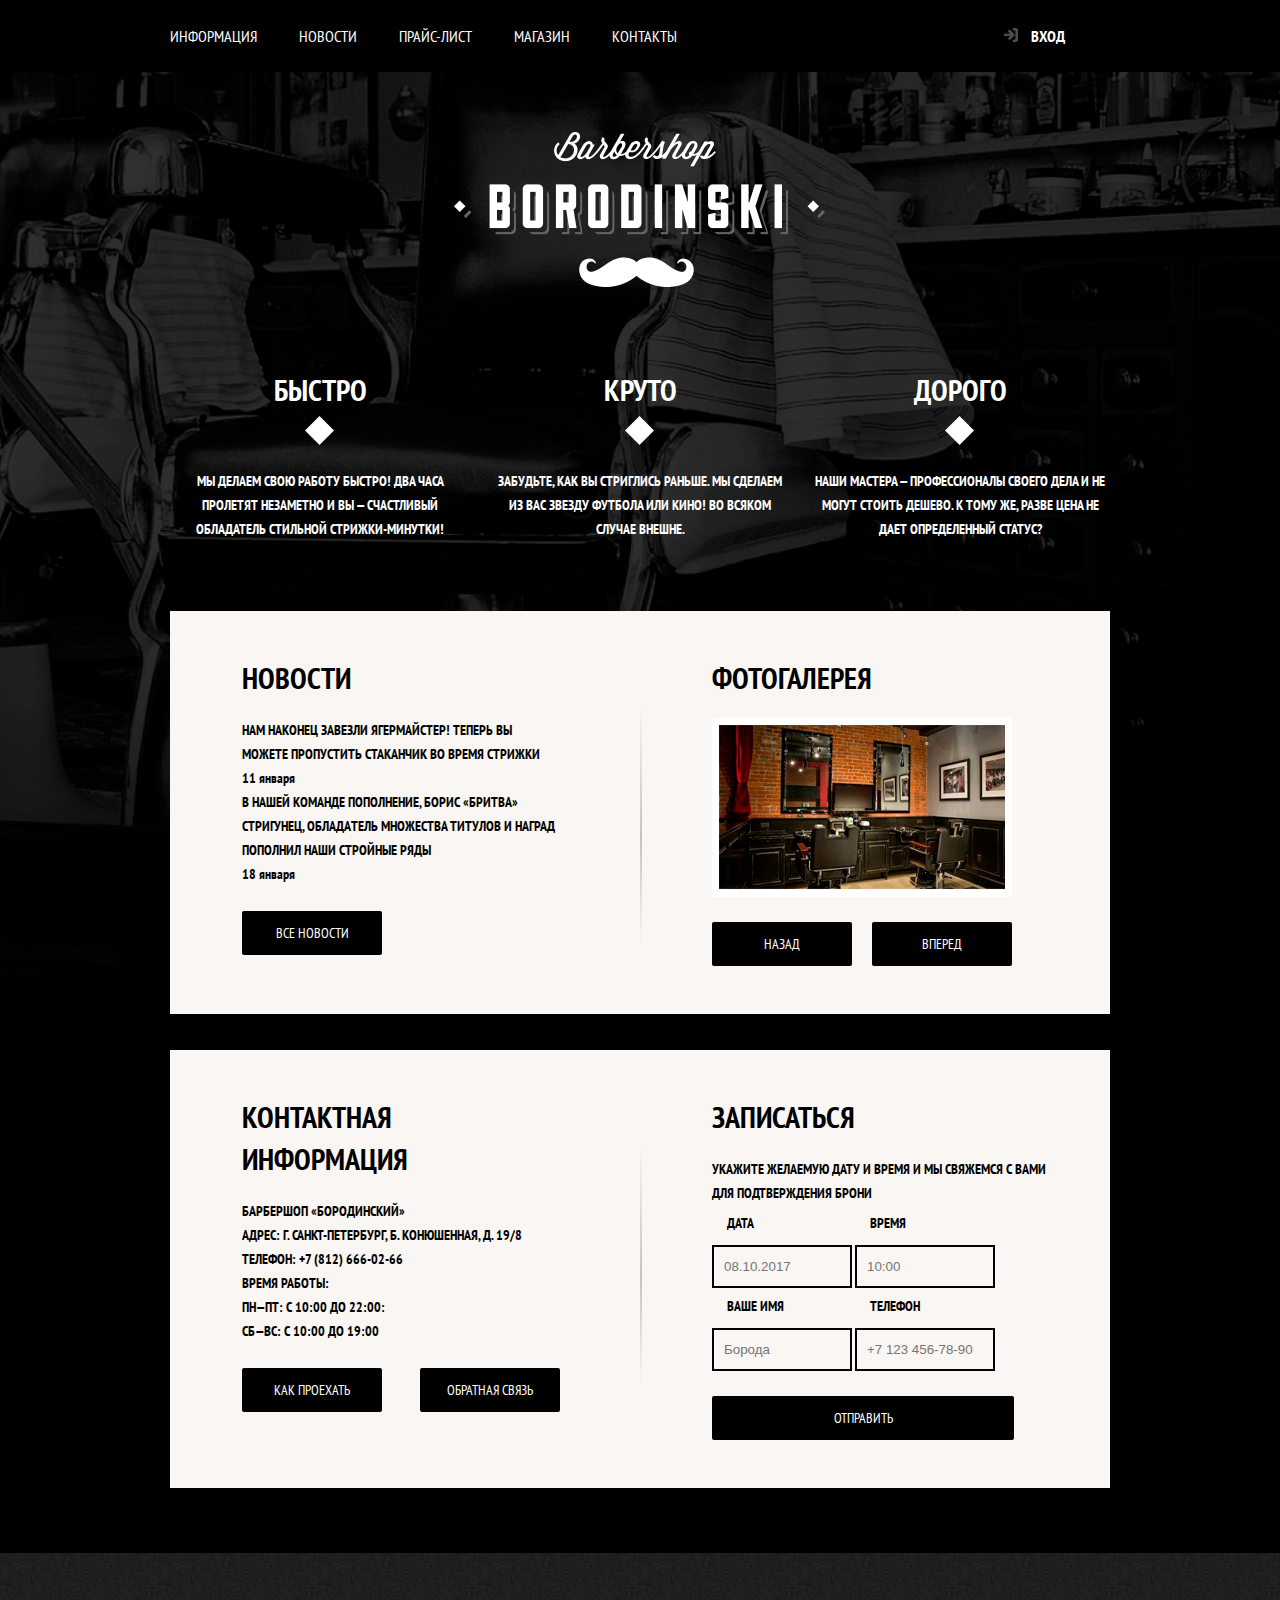
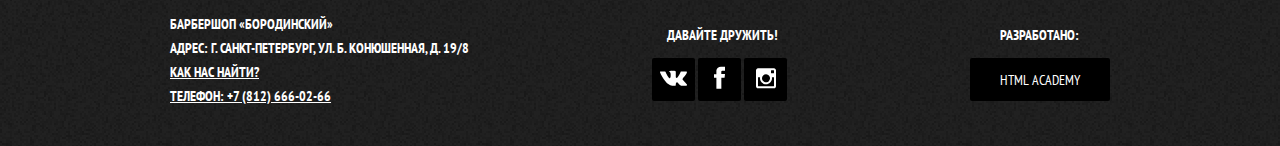
==== index.html @ 50cbd9b2 "add new page" ====
<!DOCTYPE html>
<html >
<head>
    <meta charset="UTF-8">
    <meta name="viewport" content="width=device-width, initial-scale=1.0">
    <link rel="preconnect" href="https://fonts.gstatic.com">
    <link href="https://fonts.googleapis.com/css2?family=PT+Sans+Narrow&display=swap" rel="stylesheet">
    <link rel="stylesheet" href="./styles/main-page/main.css" >
    <title>Barbershop</title>
</head>
<body>
    <div class='main_container'>
        <header class='top-header'>
            <nav class='header-navigation'>
                <ul class='header-navigation-list'>
                    <li class='header-navigation-item'>
                        <a class='header-navigation-link'>ИНФОРМАЦИЯ</a>
                    </li>
                    <li class='header-navigation-item'>
                        <a href='#news' class='header-navigation-link'>НОВОСТИ</a>
                    </li>
                    <li class='header-navigation-item'>
                        <a class='header-navigation-link'>ПРАЙС-ЛИСТ</a>
                    </li>
                    <li class='header-navigation-item'>
                        <a href='./shop.html' class='header-navigation-link'>МАГАЗИН</a>
                    </li>
                    <li class='header-navigation-item'>
                        <a href='#contact' class='header-navigation-link'>КОНТАКТЫ</a>
                    </li>
                </ul>
            
                <div class='sign-in'>
                    
                    <svg class= 'sign-in-icon' width="14" height="14" viewBox="0 0 14 14" fill="none" xmlns="http://www.w3.org/2000/svg">
                        <g opacity="0.3">
                        <path d="M6.32481 8.08751L6.24349 8.1692L4.78989 9.64987C4.69512 9.74558 4.61619 9.85589 4.5561 9.97664C4.45915 10.1664 4.41455 10.3788 4.42691 10.5917C4.43928 10.8047 4.50817 11.0104 4.62643 11.1876C4.74469 11.3647 4.908 11.5068 5.09941 11.5992C5.29082 11.6915 5.50334 11.7307 5.71491 11.7126C6.02029 11.6923 6.30693 11.5575 6.51794 11.3348L8.39847 9.43543L10.1875 7.67905C10.2667 7.59853 10.3319 7.50536 10.3806 7.40334C10.4766 7.21332 10.5189 7.00048 10.5027 6.788C10.4866 6.57553 10.4127 6.37158 10.2892 6.19838C10.1469 6.02479 9.99438 5.87162 9.8419 5.70823L6.3553 2.24653C6.22144 2.11997 6.05905 2.02786 5.88203 1.97807C5.70502 1.92828 5.51863 1.92229 5.3388 1.96061C5.05647 2.00198 4.80127 2.15214 4.62725 2.37928C4.46239 2.57022 4.36579 2.81103 4.3528 3.06345C4.33381 3.25302 4.35983 3.44442 4.42875 3.62193C4.49766 3.79944 4.60749 3.958 4.74923 4.0846L6.3553 5.69802H1.039C0.748513 5.7471 0.485203 5.89929 0.296959 6.1269C0.176253 6.26453 0.0887099 6.42822 0.0411154 6.60531C-0.00647908 6.78239 -0.0128473 6.9681 0.0225042 7.14805C0.0817259 7.39715 0.221066 7.61968 0.418939 7.78117C0.635003 7.97943 0.919293 8.08561 1.21181 8.0773H6.29431L6.32481 8.08751ZM11.6106 7.00509V11.0182C11.6125 11.1187 11.5892 11.2181 11.5431 11.3073C11.4969 11.3964 11.4293 11.4726 11.3463 11.5288C11.2232 11.6106 11.0769 11.65 10.9296 11.6411H9.6386C9.37356 11.7048 9.13737 11.8558 8.96771 12.07C8.87025 12.1938 8.79816 12.3357 8.75561 12.4876C8.71305 12.6395 8.70087 12.7984 8.71978 12.955C8.73868 13.1117 8.78829 13.263 8.86574 13.4003C8.94318 13.5376 9.04694 13.6581 9.17101 13.7549C9.36978 13.9152 9.6175 14.0018 9.8724 14H11.5395C11.7983 13.9587 12.0488 13.8759 12.2815 13.7549C12.5096 13.6407 12.7216 13.4965 12.9117 13.326C13.2059 13.0822 13.4509 12.7841 13.6334 12.4478C13.8769 12.0043 13.9996 11.5042 13.9892 10.9978V2.64478C13.9575 2.32484 13.8679 2.0134 13.7249 1.72574C13.5171 1.29848 13.2145 0.924721 12.8406 0.633113C12.3256 0.223462 11.6881 0.000387472 11.0312 0H9.68943C9.43449 0.0513327 9.2028 0.183821 9.0287 0.377826C8.85077 0.566986 8.74106 0.810589 8.71711 1.06973C8.69315 1.32887 8.75633 1.5886 8.89655 1.80744C9.00064 1.98443 9.14952 2.13057 9.32807 2.23102C9.50661 2.33146 9.70845 2.38261 9.91306 2.37928H11.1125C11.2564 2.39698 11.39 2.46318 11.4915 2.56705C11.5931 2.67092 11.6566 2.80632 11.6716 2.95112V6.97446L11.6106 7.00509Z" fill="white"/>
                        <path d="M6.32481 8.08751H1.24231C0.949788 8.09582 0.665498 7.98964 0.449434 7.79138C0.23832 7.63206 0.0876981 7.40509 0.0225042 7.14805C-0.0128473 6.9681 -0.00647908 6.78239 0.0411154 6.60531C0.0887099 6.42822 0.176253 6.26453 0.296959 6.1269C0.48249 5.89238 0.745928 5.73287 1.039 5.6776H6.3553L6.27398 5.5959L4.74923 4.0846C4.60749 3.958 4.49766 3.79944 4.42875 3.62193C4.35983 3.44442 4.33381 3.25302 4.3528 3.06345C4.36579 2.81103 4.46239 2.57022 4.62725 2.37928C4.80127 2.15214 5.05647 2.00198 5.3388 1.96061C5.51863 1.92229 5.70502 1.92828 5.88203 1.97807C6.05905 2.02786 6.22144 2.11997 6.3553 2.24653L9.80124 5.6776C9.95372 5.83077 10.1062 5.99415 10.2485 6.16775C10.3721 6.34095 10.4459 6.5449 10.4621 6.75737C10.4782 6.96984 10.436 7.18268 10.34 7.37271C10.2913 7.47472 10.226 7.5679 10.1469 7.64842L8.39847 9.43543L6.52811 11.3348C6.31709 11.5575 6.03046 11.6923 5.72507 11.7126C5.51351 11.7307 5.30098 11.6915 5.10957 11.5992C4.91817 11.5068 4.75485 11.3647 4.63659 11.1876C4.51834 11.0104 4.44945 10.8047 4.43708 10.5917C4.42471 10.3788 4.46932 10.1664 4.56626 9.97664C4.62636 9.85589 4.70528 9.74558 4.80006 9.64987L6.25365 8.1692L6.33497 8.09772L6.32481 8.08751Z" fill="white"/>
                        <path d="M11.6106 7.00509V2.98176C11.5997 2.84105 11.5431 2.70784 11.4494 2.60266C11.3557 2.49748 11.2302 2.42616 11.0922 2.3997H9.89273C9.68812 2.40304 9.48628 2.35188 9.30774 2.25144C9.12919 2.151 8.98031 2.00485 8.87623 1.82786C8.74533 1.62472 8.68132 1.38538 8.69325 1.14369C8.71283 0.850671 8.84386 0.576447 9.0592 0.377826C9.23329 0.183821 9.46498 0.0513327 9.71992 0H11.0617C11.7186 0.000387472 12.3561 0.223462 12.8711 0.633113C13.2306 0.905262 13.5256 1.25399 13.7351 1.65426C13.8781 1.94192 13.9676 2.25336 13.9994 2.5733V10.9467C14.0098 11.4531 13.8871 11.9533 13.6436 12.3968C13.461 12.7331 13.216 13.0312 12.9219 13.275C12.7317 13.4454 12.5198 13.5897 12.2917 13.7038C12.059 13.8249 11.8084 13.9076 11.5496 13.9489C11.3362 13.9489 11.1125 13.9489 10.8991 13.9489H9.88256C9.62909 13.9648 9.37788 13.8927 9.17101 13.7447C8.93127 13.5535 8.77496 13.2761 8.73512 12.9712C8.69529 12.6663 8.77505 12.3577 8.95755 12.1108C9.12721 11.8966 9.36339 11.7456 9.62844 11.682H10.9194C11.0668 11.6909 11.213 11.6515 11.3362 11.5696C11.4191 11.5134 11.4867 11.4373 11.5329 11.3481C11.5791 11.2589 11.6023 11.1596 11.6004 11.0591V6.97446L11.6106 7.00509Z" fill="white"/>
                        </g>
                    </svg>
                    <button class='navigation-sign-in-button'>ВХОД</button>
                    
                </div>
                <button class='hamburger-menu'></button>
            </nav>
            

        </header>
        <div class='jumbotron'>
            <div class='logo-container'>
                <img class='jumbotron-logo' src='./assets/logo-index.png'>
            </div>
    
            
        
        </div>
        <div class=content-part>
            <section class='top-section'> 
                <div class='top-section-container'>
                    <div class='top-section-name'>БЫСТРО</div>
                    <div class='top-section-decoration'>
                        <svg width="29" height="29" viewBox="0 0 29 29" fill="none" xmlns="http://www.w3.org/2000/svg">
                            <path d="M0 14.5L14.5 0L29 14.5L14.5 29L0 14.5Z" fill="white"/>
                        </svg>
                    </div>
                    <div class= 'top-section-description'>
                        <article class='description-article'>МЫ ДЕЛАЕМ СВОЮ РАБОТУ БЫСТРО! ДВА ЧАСА ПРОЛЕТЯТ НЕЗАМЕТНО И ВЫ — СЧАСТЛИВЫЙ ОБЛАДАТЕЛЬ СТИЛЬНОЙ СТРИЖКИ-МИНУТКИ!</article>
                    </div>
                </div>
                <div class='top-section-container'>
                    <div class='top-section-name'>КРУТО</div>
                    <div class='top-section-decoration'>
                        <svg width="29" height="29" viewBox="0 0 29 29" fill="none" xmlns="http://www.w3.org/2000/svg">
                            <path d="M0 14.5L14.5 0L29 14.5L14.5 29L0 14.5Z" fill="white"/>
                        </svg>
                    </div>
                    <div class= 'top-section-description'>
                        <article class='description-article'>ЗАБУДЬТЕ, КАК ВЫ СТРИГЛИСЬ РАНЬШЕ. МЫ СДЕЛАЕМ ИЗ ВАС ЗВЕЗДУ ФУТБОЛА ИЛИ КИНО! ВО ВСЯКОМ СЛУЧАЕ ВНЕШНЕ.</article>
                    </div>
                </div>
                <div class='top-section-container'>
                    <div class='top-section-name'>ДОРОГО</div>
                    <div class='top-section-decoration'>
                        <svg width="29" height="29" viewBox="0 0 29 29" fill="none" xmlns="http://www.w3.org/2000/svg">
                            <path d="M0 14.5L14.5 0L29 14.5L14.5 29L0 14.5Z" fill="white"/>
                        </svg>
                    </div>
                    <div class= 'top-section-description'>
                        <article class='description-article'>НАШИ МАСТЕРА — ПРОФЕССИОНАЛЫ СВОЕГО ДЕЛА И НЕ МОГУТ СТОИТЬ ДЕШЕВО. К ТОМУ ЖЕ, РАЗВЕ ЦЕНА НЕ ДАЕТ ОПРЕДЕЛЕННЫЙ СТАТУС?</article>
                    </div>
                </div>
                
            </section>
            <section class='info-card'>
                <div class='card'>
                    <h2 id='news' class='card-header'>
                        НОВОСТИ
                    </h2>
                    <p class='card-description'>
                        НАМ НАКОНЕЦ ЗАВЕЗЛИ ЯГЕРМАЙСТЕР! ТЕПЕРЬ ВЫ МОЖЕТЕ ПРОПУСТИТЬ СТАКАНЧИК ВО ВРЕМЯ СТРИЖКИ <br>11 января
                    </p>
                    <p class='card-description'>
                        В НАШЕЙ КОМАНДЕ ПОПОЛНЕНИЕ, БОРИС «БРИТВА» СТРИГУНЕЦ, ОБЛАДAТЕЛЬ МНОЖЕСТВА ТИТУЛОВ И НАГРАД ПОПОЛНИЛ НАШИ СТРОЙНЫЕ РЯДЫ<br>18 января
                    </p>
                    <button class='card-button'>
                        ВСЕ НОВОСТИ
                    </button>

                </div>
                
                
                <div class='card card-before'>
                    <h2 class='card-header'>
                        ФОТОГАЛЕРЕЯ
                    </h2>
                    <div class='picture-container'>
                        <img class='gallery-picture' src='./assets/studio.jpg' alt='Фото студии'>
                    </div>
                    <div class='card-buttons'>
                        <button class='card-button card-button--accent'>
                            НАЗАД
                        </button>
                        <button class='card-button'>
                            ВПЕРЕД
                        </button>
                    </div>
                    
                </div>
                
                    

            </section>
            <section class='info-card'>
                <div class='card'>
                    <h2 id='contact' class='card-header'>
                        КОНТАКТНАЯ ИНФОРМАЦИЯ
                    </h2>
                    <p class='card-description'>
                        БАРБЕРШОП «БОРОДИНСКИЙ»<br>АДРЕС: Г. САНКТ-ПЕТЕРБУРГ, Б. КОНЮШЕННАЯ, Д. 19/8<br>ТЕЛЕФОН: +7 (812) 666-02-66
                    </p>
                    <p class='card-description'>
                        ВРЕМЯ РАБОТЫ:<br> ПН—ПТ: С 10:00 ДО 22:00:<br> СБ—ВС: С 10:00 ДО 19:00
                    </p>
                    <div class='card-buttons'>
                        <button class='card-button card-button--accent'>
                            КАК ПРОЕХАТЬ
                        </button>
                        <button class='card-button'>
                            ОБРАТНАЯ СВЯЗЬ
                        </button>
                    </div>
                </div>

                <div class='card card-before card-accent'>
                    <h2 class='card-header'>
                        ЗАПИСАТЬСЯ
                    </h2>
                    <p class='card-description'>УКАЖИТЕ ЖЕЛАЕМУЮ ДАТУ И ВРЕМЯ И МЫ СВЯЖЕМСЯ С ВАМИ ДЛЯ ПОДТВЕРЖДЕНИЯ БРОНИ</p>
                    <div class='form-container'>
                        <form class='card-form'>
                
                            <label class='form-label form-label--accent'>
                                <h3 class='field-name'>ДАТА</h3>
                                <input class='text-form' type="text" name="date" placeholder='08.10.2017'>
                            </label>
                            <label class='form-label'>
                                <h3 class='field-name'>ВРЕМЯ</h3>
                                <input class='text-form text-form--accent' type="text" name="date" placeholder='10:00'>
                            </label>
                            <label class='form-label'>
                                <h3 class='field-name'>ВАШЕ ИМЯ</h3>
                                <input class='text-form' type="text" name="date" placeholder='Борода'>  
                            </label>
                            <label class='form-label'>
                                <h3 class='field-name'>ТЕЛЕФОН</h3>
                                <input class='text-form text-form--accent' type="text" name="date" placeholder='+7 123 456-78-90'>
                            </label>

                        </form>
           
                    </div>
                    <div class='card-buttons'>
                        <button class='card-button card-button--full'>
                            ОТПРАВИТЬ
                        </button>
                    </div>
                    
                </div>


            </section>
            
        </div>
        <footer class='page-footer'>
            <div  class='footer-container'>
                <p class='footer-information'>
                    БАРБЕРШОП «БОРОДИНСКИЙ»<br> АДРЕС: Г. САНКТ-ПЕТЕРБУРГ, УЛ. Б. КОНЮШЕННАЯ, Д. 19/8<br> <a class='footer-link'>КАК НАС НАЙТИ?</a><br><a class='footer-link'>ТЕЛЕФОН: +7 (812) 666-02-66</a>
                </p>
                <div class='footer-buttons'>
                    <h3 class='button-description'>ДАВАЙТЕ ДРУЖИТЬ!</h3>
                    <button class='footer-button'>
                        <svg class='footer-icon' width="27" height="15" viewBox="0 0 27 15" fill="none" xmlns="http://www.w3.org/2000/svg">
                        <path d="M26.7852 13.4705L26.6932 13.3017C25.9568 12.1851 25.0533 11.181 24.0123 10.3226C23.6176 9.9675 23.2419 9.59296 22.8868 9.20048C22.7231 9.05323 22.6134 8.85804 22.5746 8.64469C22.5358 8.43134 22.57 8.21152 22.6719 8.01877C23.0199 7.38381 23.4385 6.78774 23.9202 6.24123L24.8309 5.07938C26.4476 2.994 27.1297 1.66994 26.8773 1.10722L26.7852 0.978128C26.6739 0.867803 26.5316 0.791806 26.376 0.75966C26.079 0.699976 25.7725 0.699976 25.4755 0.75966H21.4952C21.4056 0.730149 21.3085 0.730149 21.2189 0.75966H20.912C20.8515 0.795206 20.7992 0.842544 20.7585 0.898685C20.696 0.970665 20.6443 1.05091 20.605 1.13701C20.1842 2.19038 19.6849 3.2126 19.1111 4.19557C18.7632 4.75167 18.446 5.18861 18.1493 5.65534C17.9257 5.96934 17.6759 6.26494 17.4023 6.53914C17.2315 6.70835 17.0504 6.86752 16.86 7.0158C16.7066 7.13496 16.5838 7.18462 16.5019 7.16476L16.2666 7.1151C16.1331 7.03045 16.0239 6.91427 15.9494 6.77747C15.8582 6.61478 15.8025 6.43564 15.7857 6.25116V1.61367C15.8061 1.40893 15.8061 1.20274 15.7857 0.997989C15.7535 0.847961 15.7055 0.701545 15.6424 0.561052C15.5844 0.422894 15.4845 0.305132 15.3559 0.223419C15.1953 0.139995 15.0229 0.0797784 14.8443 0.0446722C14.2182 -0.0148907 13.5877 -0.0148907 12.9616 0.0446722C11.8363 -0.0569479 10.7013 0.0474765 9.61568 0.352514C9.41282 0.453501 9.23211 0.591779 9.0836 0.75966C8.90966 0.958267 8.88919 1.0675 9.01198 1.08736C9.24707 1.09824 9.47735 1.15586 9.68856 1.25664C9.89977 1.35742 10.0874 1.49922 10.2398 1.67325L10.3217 1.83214C10.4142 2.0359 10.4828 2.24908 10.5263 2.46769C10.5874 2.79606 10.6284 3.12765 10.6491 3.46072C10.69 4.02606 10.69 4.59348 10.6491 5.15882C10.6491 5.63548 10.557 6.0029 10.5161 6.26109C10.4665 6.50044 10.3729 6.72917 10.2398 6.93636C10.1955 7.04382 10.1407 7.14691 10.0761 7.2442L10.0045 7.31371C9.88305 7.35674 9.75516 7.38022 9.62591 7.38322C9.47205 7.34127 9.33138 7.26278 9.21662 7.15483C9.00308 7.00048 8.80751 6.824 8.63339 6.62852C8.38531 6.33712 8.15959 6.02845 7.95807 5.70499C7.66977 5.24549 7.40678 4.77147 7.17019 4.28495L6.93485 3.89766L6.35162 2.78546C6.11379 2.32023 5.90202 1.84287 5.71722 1.35548C5.6538 1.17952 5.53586 1.0269 5.37956 0.918546H5.30794C5.25443 0.857553 5.19244 0.804079 5.12376 0.75966C5.00502 0.71593 4.88138 0.685932 4.7554 0.670286L0.91834 0.700077C0.77256 0.688365 0.625887 0.707123 0.48821 0.755088C0.350534 0.803052 0.225054 0.879109 0.120232 0.978128H0.0076781C-0.00255937 1.05061 -0.00255937 1.12411 0.0076781 1.1966C0.0191868 1.32189 0.046683 1.44531 0.0895354 1.56402C0.655715 2.88807 1.26964 4.12937 1.93132 5.28791C2.58618 6.46963 3.15918 7.42295 3.64009 8.14786C4.12101 8.87278 4.66331 9.55798 5.15445 10.2035C5.6456 10.8489 6.03442 11.266 6.17767 11.4448L6.55626 11.8519L6.90415 12.1895C7.22683 12.4698 7.56868 12.7286 7.92737 12.9641C8.39965 13.2994 8.89163 13.6078 9.4008 13.8876C9.98161 14.1995 10.6003 14.4397 11.2426 14.6026C11.9109 14.8057 12.6094 14.8997 13.3095 14.8807H14.9262C15.2054 14.8784 15.4729 14.7717 15.6731 14.5828V14.5132C15.7177 14.4349 15.752 14.3515 15.7754 14.265C15.7856 14.1427 15.7856 14.0198 15.7754 13.8976C15.765 13.5444 15.7959 13.1913 15.8675 12.8449C15.9086 12.5997 15.9879 12.3619 16.1029 12.1399C16.1803 11.9906 16.2803 11.8533 16.3996 11.7327L16.6349 11.5341H16.7475C16.888 11.5053 17.0336 11.5092 17.1723 11.5455C17.311 11.5817 17.4389 11.6493 17.5456 11.7427C17.8627 11.971 18.1481 12.238 18.3949 12.5371C18.6609 12.8449 18.9883 13.2024 19.3567 13.5798C19.6657 13.9047 20.0086 14.1975 20.3799 14.4537L20.6664 14.6125C20.8944 14.7417 21.1385 14.8419 21.3929 14.9105C21.6417 14.9979 21.9095 15.0218 22.1705 14.98L25.803 14.8807C26.0866 14.8985 26.3699 14.8401 26.6215 14.7118C26.7017 14.6761 26.7738 14.6252 26.8335 14.5621C26.8933 14.499 26.9395 14.425 26.9694 14.3444C27.0102 14.1947 27.0102 14.0373 26.9694 13.8876C26.951 13.7615 26.9166 13.6381 26.8671 13.5202L26.7852 13.4705Z" fill="white"/>
                        </svg>
                    </button>
                    <button class='footer-button'>
                        <svg class='footer-icon' width="11" height="23" viewBox="0 0 11 23" fill="none" xmlns="http://www.w3.org/2000/svg">
                        <path d="M3.62378 1.13123C4.59355 0.376244 5.82388 -0.0252255 7.08674 0.00122876H11V3.86123H8.46979C8.19886 3.85027 7.93242 3.92836 7.7169 4.08187C7.50138 4.23537 7.35045 4.45457 7.29045 4.70123V7.28123H11C10.9142 8.52123 10.7212 9.76123 10.5604 11.0012H7.34405V22.0012H2.40156V11.0012H0V7.30123H2.38012V3.71123C2.43182 2.7359 2.87591 1.81461 3.62378 1.13123Z" fill="white"/>
                        </svg>
                    </button>
                    <button class='footer-button'>
                        <svg class='footer-icon' width="20" height="20" viewBox="0 0 20 20" fill="none" xmlns="http://www.w3.org/2000/svg">
                        <path d="M18 0H2C1.46957 0 0.960859 0.210714 0.585786 0.585786C0.210714 0.960859 0 1.46957 0 2L0 18C0 18.5304 0.210714 19.0391 0.585786 19.4142C0.960859 19.7893 1.46957 20 2 20H18C18.5304 20 19.0391 19.7893 19.4142 19.4142C19.7893 19.0391 20 18.5304 20 18V2C20 1.46957 19.7893 0.960859 19.4142 0.585786C19.0391 0.210714 18.5304 0 18 0V0ZM10 6C10.7911 6 11.5645 6.2346 12.2223 6.67412C12.8801 7.11365 13.3928 7.73836 13.6955 8.46927C13.9983 9.20017 14.0775 10.0044 13.9231 10.7804C13.7688 11.5563 13.3878 12.269 12.8284 12.8284C12.269 13.3878 11.5563 13.7688 10.7804 13.9231C10.0044 14.0775 9.20017 13.9983 8.46927 13.6955C7.73836 13.3928 7.11365 12.8801 6.67412 12.2223C6.2346 11.5645 6 10.7911 6 10C6 8.93913 6.42143 7.92172 7.17157 7.17157C7.92172 6.42143 8.93913 6 10 6ZM2.5 18C2.43825 18.0041 2.37631 17.9959 2.31772 17.976C2.25914 17.956 2.20507 17.9247 2.15861 17.8839C2.11215 17.843 2.07423 17.7933 2.04701 17.7377C2.01979 17.6822 2.00382 17.6218 2 17.56V9H4.1C4.01687 9.32646 3.98316 9.66354 4 10C4 11.5913 4.63214 13.1174 5.75736 14.2426C6.88258 15.3679 8.4087 16 10 16C11.5913 16 13.1174 15.3679 14.2426 14.2426C15.3679 13.1174 16 11.5913 16 10C16.0168 9.66354 15.9831 9.32646 15.9 9H18V17.5C18.0041 17.5617 17.9959 17.6237 17.976 17.6823C17.956 17.7409 17.9247 17.7949 17.8839 17.8414C17.843 17.8878 17.7933 17.9258 17.7377 17.953C17.6822 17.9802 17.6218 17.9962 17.56 18H2.5ZM18 4.5C18.0041 4.56175 17.9959 4.62369 17.976 4.68228C17.956 4.74086 17.9247 4.79493 17.8839 4.84139C17.843 4.88785 17.7933 4.92577 17.7377 4.95299C17.6822 4.98021 17.6218 4.99618 17.56 5H15.5C15.4383 5.00407 15.3763 4.9959 15.3177 4.97597C15.2591 4.95604 15.2051 4.92473 15.1586 4.88385C15.1122 4.84297 15.0742 4.79332 15.047 4.73774C15.0198 4.68217 15.0038 4.62176 15 4.56V2.5C14.9959 2.43825 15.0041 2.37631 15.024 2.31772C15.044 2.25914 15.0753 2.20507 15.1161 2.15861C15.157 2.11215 15.2067 2.07423 15.2623 2.04701C15.3178 2.01979 15.3782 2.00382 15.44 2H17.5C17.5617 1.99593 17.6237 2.0041 17.6823 2.02403C17.7409 2.04396 17.7949 2.07527 17.8414 2.11615C17.8878 2.15703 17.9258 2.20668 17.953 2.26226C17.9802 2.31783 17.9962 2.37824 18 2.44V4.5Z" fill="white"/>
                        </svg>
                    </button>

                </div>
                <div class='footer-block'>
                    <h3 class='block-description'>РАЗРАБОТАНО:</h3>
                    <button class='block-button'>HTML ACADEMY</button>

                </div>

            </div>

        </footer>


    </div>
    <div class='mainmodal' id='myModal'>
        <div class='mainmodal-window'>
            
            <form class='modal-form'>
                <button class='mainmodal-close'>
                    <svg width="19" height="19" viewBox="0 0 19 19" fill="none" xmlns="http://www.w3.org/2000/svg">
                        <path d="M18.75 2.27861C18.8177 2.34439 18.8715 2.42314 18.9082 2.51016C18.945 2.59719 18.9639 2.69073 18.9639 2.78524C18.9639 2.87974 18.945 2.97328 18.9082 3.06031C18.8715 3.14734 18.8177 3.22608 18.75 3.29186L13.1192 9.0457C13.0516 9.11148 12.9977 9.19022 12.961 9.27725C12.9243 9.36428 12.9053 9.45782 12.9053 9.55232C12.9053 9.64683 12.9243 9.74037 12.961 9.8274C12.9977 9.91442 13.0516 9.99317 13.1192 10.0589L18.7861 15.7404C18.8538 15.8062 18.9076 15.8849 18.9443 15.972C18.9811 16.059 19 16.1525 19 16.247C19 16.3415 18.9811 16.4351 18.9443 16.5221C18.9076 16.6091 18.8538 16.6879 18.7861 16.7537L16.7287 18.7983C16.5887 18.928 16.405 19 16.2143 19C16.0237 19 15.84 18.928 15.7 18.7983L9.99703 13.1349C9.92986 13.0665 9.84979 13.0122 9.76149 12.9751C9.67319 12.9381 9.57841 12.919 9.48268 12.919C9.38695 12.919 9.29218 12.9381 9.20387 12.9751C9.11557 13.0122 9.0355 13.0665 8.96833 13.1349L3.30146 18.7802C3.16142 18.9099 2.97776 18.9819 2.78711 18.9819C2.59646 18.9819 2.4128 18.9099 2.27276 18.7802L0.215361 16.7537C0.147153 16.6863 0.0929863 16.606 0.0560134 16.5175C0.0190405 16.429 0 16.334 0 16.238C0 16.142 0.0190405 16.047 0.0560134 15.9585C0.0929863 15.8699 0.147153 15.7897 0.215361 15.7223L5.90028 10.0228C5.96849 9.95542 6.02266 9.87514 6.05963 9.78661C6.0966 9.69808 6.11564 9.60307 6.11564 9.50709C6.11564 9.41111 6.0966 9.31609 6.05963 9.22756C6.02266 9.13903 5.96849 9.05876 5.90028 8.99141L0.215361 3.30996C0.147153 3.24261 0.0929863 3.16234 0.0560134 3.07381C0.0190405 2.98528 0 2.89026 0 2.79428C0 2.69831 0.0190405 2.60329 0.0560134 2.51476C0.0929863 2.42623 0.147153 2.34595 0.215361 2.27861L2.29081 0.215916C2.35798 0.147532 2.43805 0.0932256 2.52635 0.0561576C2.61465 0.0190895 2.70943 0 2.80516 0C2.90089 0 2.99566 0.0190895 3.08397 0.0561576C3.17227 0.0932256 3.25234 0.147532 3.31951 0.215916L9.02247 5.89737C9.16252 6.02708 9.34617 6.09911 9.53682 6.09911C9.72748 6.09911 9.91113 6.02708 10.0512 5.89737L15.6639 0.234009C15.7311 0.165626 15.8111 0.111319 15.8994 0.0742514C15.9877 0.0371834 16.0825 0.0180938 16.1783 0.0180938C16.274 0.0180938 16.3688 0.0371834 16.4571 0.0742514C16.5454 0.111319 16.6254 0.165626 16.6926 0.234009L18.75 2.27861Z" fill="#D0D0D0"/>
                    </svg>
                </button>
                <label class='form-label-modal'>
                    <input type='email' class='form-field' placeholder='Ваш E-mail'>
                </label>
                <label class='form-label-modal'>
                    <input type='password' class='form-field' placeholder='Ваш пароль'>
                </label>
                <button class='mainmodal-button'>
                    Войти
                </button>

            </form>

        </div>
    </div>
    <div class='submodal'>
        <div class='submodal-window'>
            <ul class='modal-nav'>
                <li class='nav-item'><a class='modal-nav-link'>информация</a></li>
                <li class='nav-item'><a class='modal-nav-link' href='#news'>новости</a></li>
                <li class='nav-item'><a class='modal-nav-link'>прайс-лист</a></li>
                <li class='nav-item'><a class='modal-nav-link'>магазин</a></li>
                <li class='nav-item'><a class='modal-nav-link' href='#contact'>контакты</a></li>
                <li class='nav-item modal-nav-link nav-link--enter'>вход</li>
            </ul>

        </div>
    </div>
    <script src='./scripts/main.js'></script>
</body>
</html>
---- styles/main-page/main.css ----
@import './reset.css';
@import './styles_header.css';
@import "./links_buttons.css";
@import './layout.css';
@import 'jumbotron.css';
@import 'top-section.css';
@import 'info-card.css';
@import 'footer.css';
@import './media.css';
@import './modal.css';
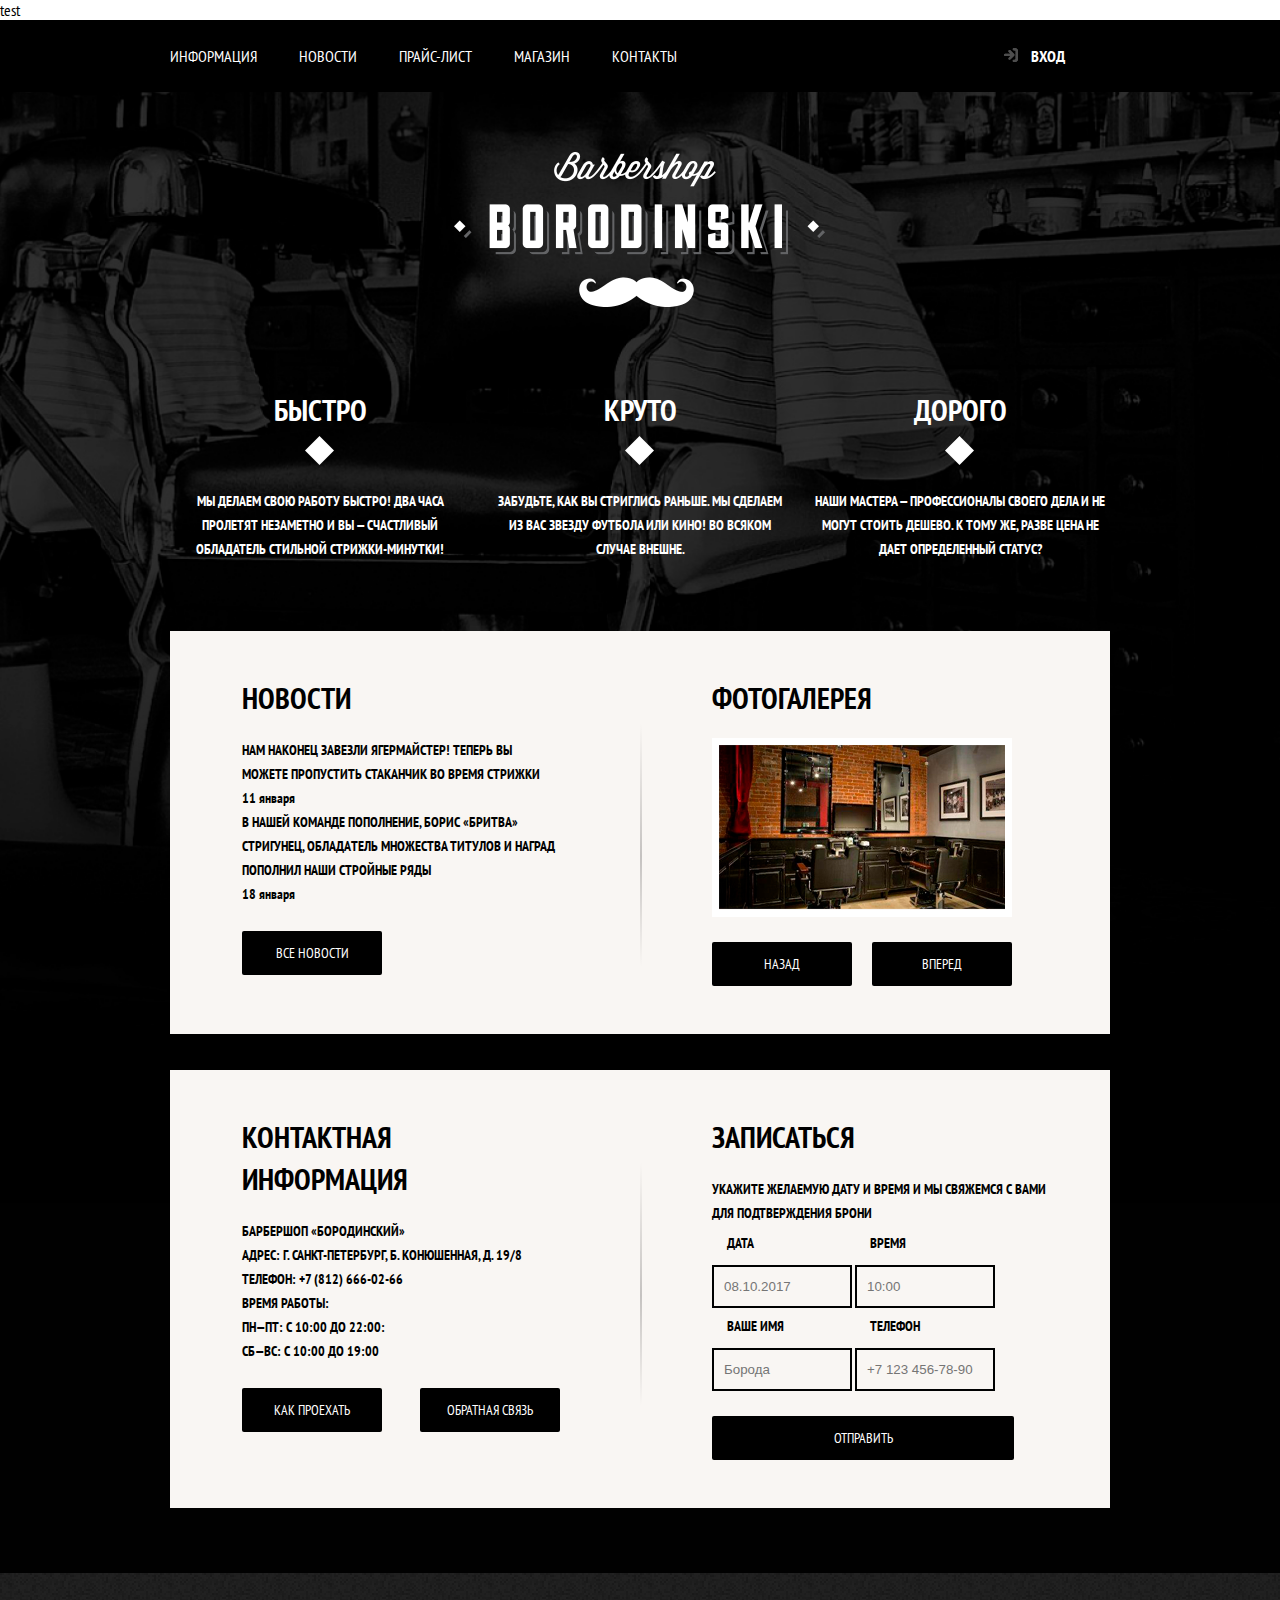
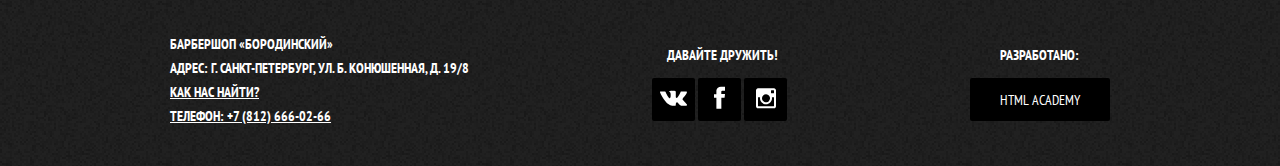
==== commit 93ad0403: "add span" ====
--- a/index.html
+++ b/index.html
@@ -9,6 +9,7 @@
     <title>Barbershop</title>
 </head>
 <body>
+    <span>test</span>
     <div class='main_container'>
         <header class='top-header'>
             <nav class='header-navigation'>
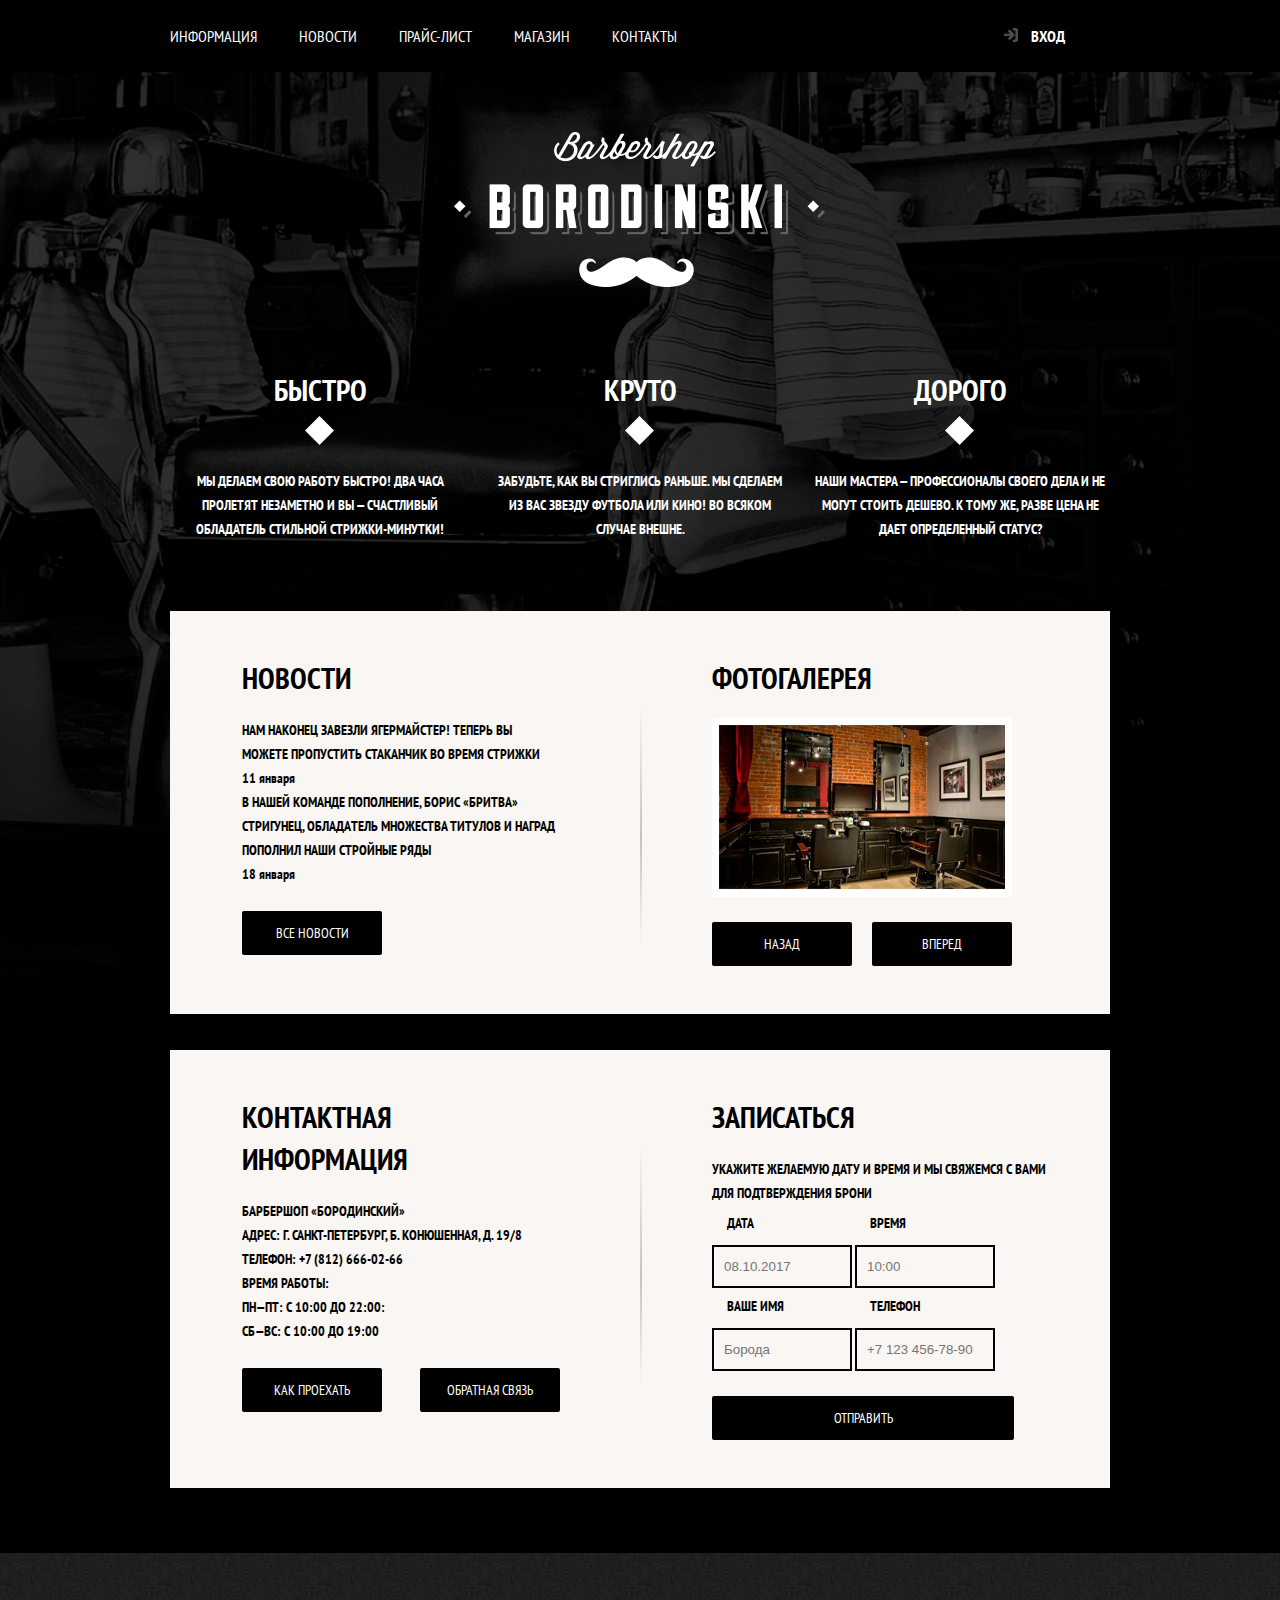
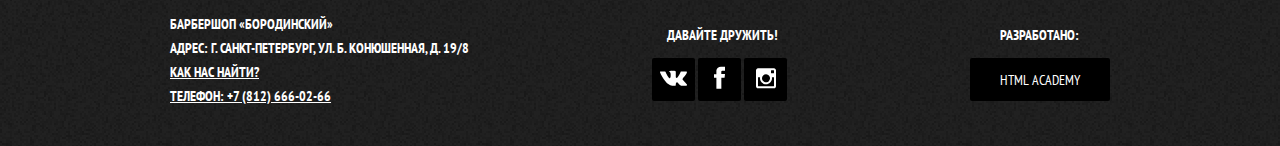
==== commit 04b812db: "deleted span" ====
--- a/index.html
+++ b/index.html
@@ -9,7 +9,6 @@
     <title>Barbershop</title>
 </head>
 <body>
-    <span>test</span>
     <div class='main_container'>
         <header class='top-header'>
             <nav class='header-navigation'>
